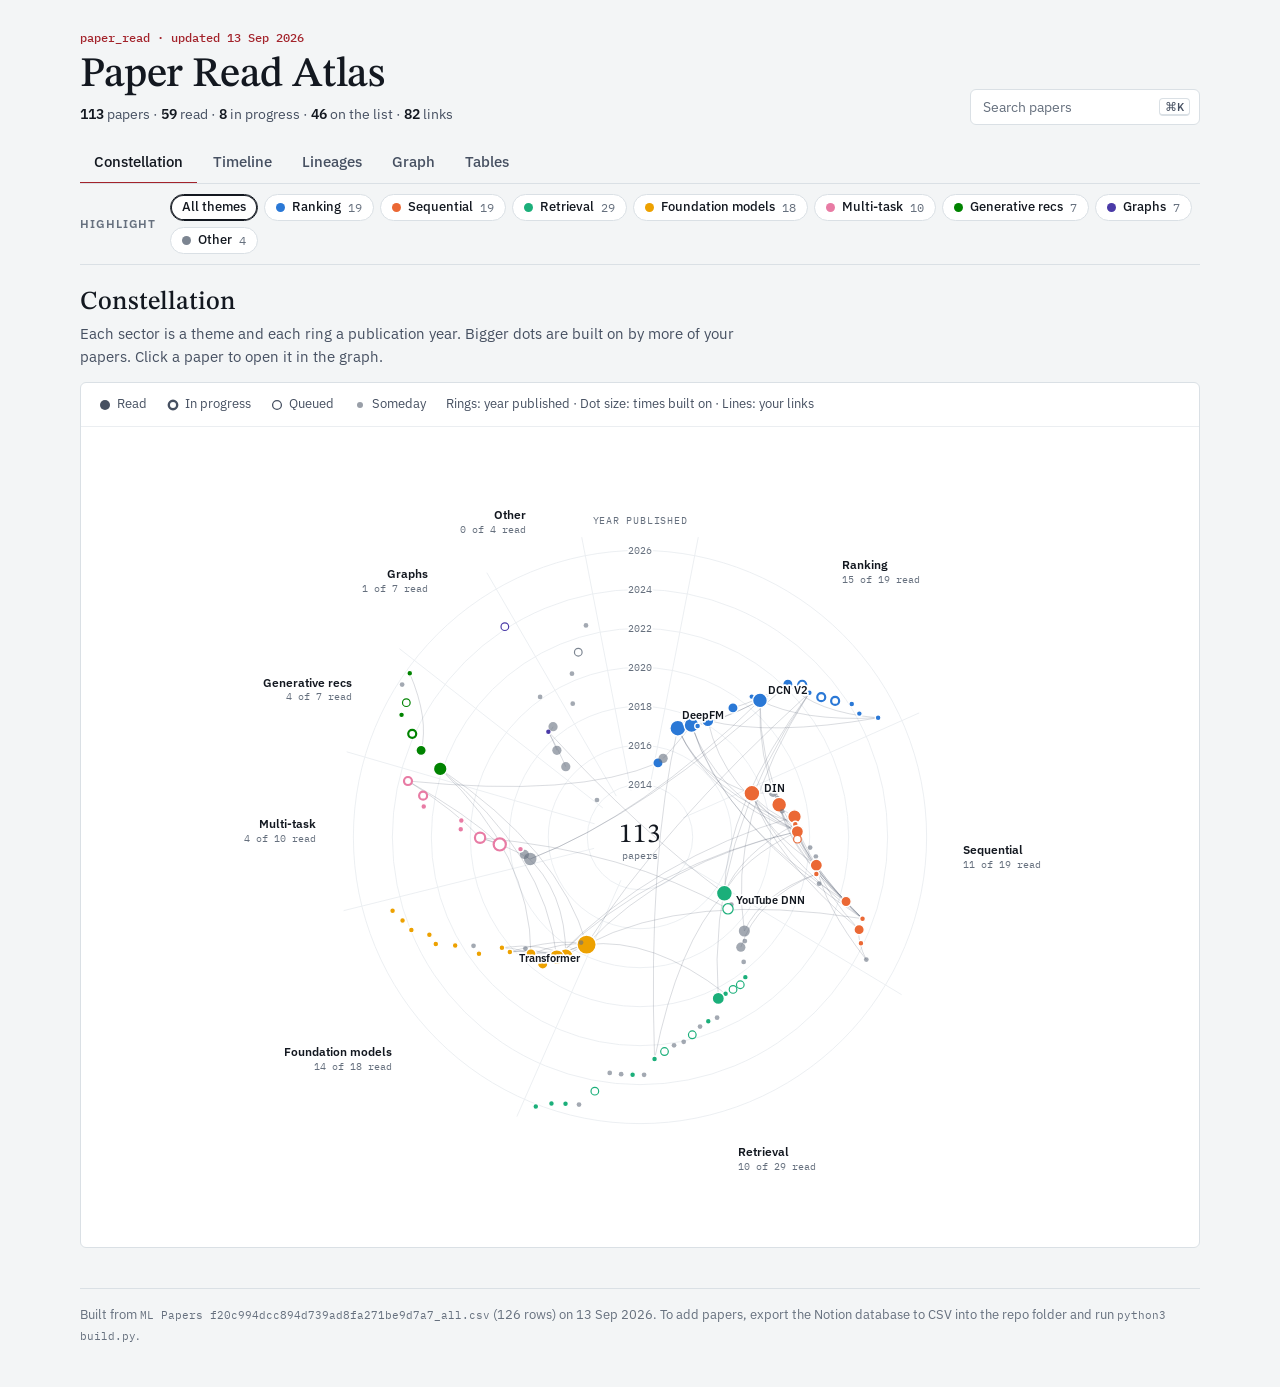
==== docs/index.html @ 5686c91b "Add Paper Read Atlas static site A static site for browsing the ML papers logged in Notion: a conste" ====
<!doctype html>
<html lang="en">
<head>
<meta charset="utf-8">
<meta name="viewport" content="width=device-width, initial-scale=1">
<title>Paper Read Atlas</title>
<meta name="description" content="What I've read in ML, when each paper came out, and how the ideas connect.">
<link rel="icon" href="data:image/svg+xml,%3Csvg xmlns='http://www.w3.org/2000/svg' viewBox='0 0 32 32'%3E%3Ccircle cx='16' cy='16' r='5' fill='%23A3232B'/%3E%3Ccircle cx='16' cy='16' r='12' fill='none' stroke='%23465061' stroke-width='2'/%3E%3C/svg%3E">
<link rel="preconnect" href="https://fonts.googleapis.com">
<link rel="preconnect" href="https://fonts.gstatic.com" crossorigin>
<link rel="stylesheet" href="https://fonts.googleapis.com/css2?family=IBM+Plex+Mono:wght@400;500&family=IBM+Plex+Sans:ital,wght@0,400;0,500;0,600;1,400&family=STIX+Two+Text:ital,wght@0,400;0,500;0,600;1,400&display=swap">
<link rel="stylesheet" href="assets/style.css?v=e5a6548c46">
</head>
<body>

<header class="top">
  <div class="wrap top-inner">
    <div class="brand">
      <div class="eyebrow" id="stamp">paper_read</div>
      <h1>Paper Read Atlas</h1>
      <p class="stats" id="stats"></p>
    </div>
    <button type="button" class="search-btn" id="open-search" aria-haspopup="dialog">
      <span>Search papers</span><kbd>⌘K</kbd>
    </button>
  </div>
  <nav class="wrap tabs" role="tablist" aria-label="Views">
    <button type="button" class="tab" role="tab" id="tab-constellation" data-tab="constellation" aria-controls="panel-constellation">Constellation</button>
    <button type="button" class="tab" role="tab" id="tab-timeline" data-tab="timeline" aria-controls="panel-timeline">Timeline</button>
    <button type="button" class="tab" role="tab" id="tab-lineages" data-tab="lineages" aria-controls="panel-lineages">Lineages</button>
    <button type="button" class="tab" role="tab" id="tab-graph" data-tab="graph" aria-controls="panel-graph">Graph</button>
    <button type="button" class="tab" role="tab" id="tab-tables" data-tab="tables" aria-controls="panel-tables">Tables</button>
  </nav>
</header>

<div class="filters-bar">
  <div class="wrap filters" role="toolbar" aria-label="Highlight a theme">
    <span class="label">Highlight</span>
    <div id="chips"></div>
  </div>
</div>

<main class="wrap">

  <section class="view" role="tabpanel" id="panel-constellation" aria-labelledby="tab-constellation">
    <div class="view-head">
      <h2>Constellation</h2>
      <p>Each sector is a theme and each ring a publication year. Bigger dots are built on by more of your papers. Click a paper to open it in the graph.</p>
    </div>
    <figure class="fig">
      <div class="fig-head">
        <span class="k"><svg width="12" height="12" viewBox="0 0 12 12" aria-hidden="true"><circle cx="6" cy="6" r="5" fill="currentColor"/></svg>Read</span>
        <span class="k"><svg width="12" height="12" viewBox="0 0 12 12" aria-hidden="true"><circle cx="6" cy="6" r="4.2" fill="none" stroke="currentColor" stroke-width="2.4"/></svg>In progress</span>
        <span class="k"><svg width="12" height="12" viewBox="0 0 12 12" aria-hidden="true"><circle cx="6" cy="6" r="4.4" fill="none" stroke="currentColor" stroke-width="1.3"/></svg>Queued</span>
        <span class="k"><svg width="12" height="12" viewBox="0 0 12 12" aria-hidden="true"><circle cx="6" cy="6" r="3" fill="currentColor" opacity=".55"/></svg>Someday</span>
        <span>Rings: year published · Dot size: times built on · Lines: your links</span>
      </div>
      <div class="fig-body"><svg id="constellation" class="viz" role="group" aria-label="Papers by theme and publication year"></svg></div>
    </figure>
  </section>

  <section class="view" role="tabpanel" id="panel-timeline" aria-labelledby="tab-timeline" hidden>
    <div class="view-head">
      <h2>Timeline</h2>
      <p>Each line joins when a paper first came out (top) to when you read or started it (bottom). Bars count papers per month; brackets mark your reading seasons.</p>
    </div>
    <figure class="fig">
      <div class="fig-head"><span id="timeline-note">Colour = theme</span></div>
      <div class="fig-body"><svg id="timeline" class="viz" role="group" aria-label="Publication date to read date for each paper"></svg></div>
    </figure>
  </section>

  <section class="view" role="tabpanel" id="panel-lineages" aria-labelledby="tab-lineages" hidden>
    <div class="view-head">
      <h2>Lineages</h2>
      <p>Ideas laid out paper by paper, like transit lines. Lines come from <code id="lineage-src">config/lineages.toml</code>; the build suggests new ones for you to confirm.</p>
    </div>
    <figure class="fig">
      <div class="fig-head">
        <span class="k"><svg width="28" height="10" viewBox="0 0 28 10" aria-hidden="true"><line x1="2" y1="5" x2="26" y2="5" stroke="currentColor" stroke-width="4" stroke-linecap="round"/></svg>Linked in your notes</span>
        <span class="k"><svg width="28" height="10" viewBox="0 0 28 10" aria-hidden="true"><line x1="2" y1="5" x2="26" y2="5" stroke="currentColor" stroke-width="1.6" stroke-dasharray="1.5 5" stroke-linecap="round"/></svg>No link yet</span>
        <span>Filled station = read · Open station = not read yet</span>
      </div>
      <div class="fig-body">
        <svg id="lineages" class="viz" role="group" aria-label="Idea lineages on a publication-year axis"></svg>
        <p class="empty-note" id="lineages-empty" hidden>No lineages yet. Add one to <code>config/lineages.toml</code> and run the build again.</p>
      </div>
    </figure>
  </section>

  <section class="view" role="tabpanel" id="panel-graph" aria-labelledby="tab-graph" hidden>
    <div class="view-head">
      <h2>Graph</h2>
      <p>One paper at the centre, surrounded by the papers it links to. Bigger circles are built on by more of your papers. Drag to move circles or the canvas; pinch or use the buttons to zoom.</p>
    </div>
    <div class="graph-toolbar">
      <div class="combo">
        <label class="sr-only" for="graph-search">Choose the centre paper</label>
        <input id="graph-search" type="search" autocomplete="off" spellcheck="false" placeholder="Centre on a paper: title, org or arXiv ID"
               role="combobox" aria-expanded="false" aria-controls="graph-results" aria-autocomplete="list">
        <ul class="results" id="graph-results" role="listbox" hidden></ul>
      </div>
      <div class="seg" role="group" aria-label="Depth">
        <button type="button" id="depth-1" aria-pressed="true">1 level</button>
        <button type="button" id="depth-2" aria-pressed="false">2 levels</button>
      </div>
      <div class="glegend">
        <span class="k"><svg width="12" height="12" viewBox="0 0 12 12" aria-hidden="true"><circle cx="6" cy="6" r="5" fill="currentColor"/></svg>Read</span>
        <span class="k"><svg width="12" height="12" viewBox="0 0 12 12" aria-hidden="true"><circle cx="6" cy="6" r="4" fill="none" stroke="currentColor" stroke-width="2.6"/></svg>In progress</span>
        <span class="k"><svg width="12" height="12" viewBox="0 0 12 12" aria-hidden="true"><circle cx="6" cy="6" r="4.4" fill="none" stroke="currentColor" stroke-width="1.4"/></svg>Unread</span>
        <span class="k"><svg width="22" height="10" viewBox="0 0 22 10" aria-hidden="true"><line x1="1" y1="5" x2="21" y2="5" stroke="#D97757" stroke-width="2"/></svg>Link to centre</span>
      </div>
    </div>
    <div class="graph-canvas">
      <svg id="graph" class="gviz" role="group" aria-label="Papers linked to the centre paper" hidden></svg>
      <div class="graph-caption" id="graph-caption" hidden></div>
      <div class="zoom" id="graph-zoom" hidden>
        <button type="button" id="zoom-in" aria-label="Zoom in">+</button>
        <button type="button" id="zoom-out" aria-label="Zoom out">−</button>
        <button type="button" id="zoom-fit" class="fit" aria-label="Reset view">Fit</button>
      </div>
      <div class="graph-empty" id="graph-empty">
        <h3>Pick a paper to centre the graph</h3>
        <p>Search above, or click any paper in the other tabs.</p>
      </div>
    </div>
  </section>

  <section class="view" role="tabpanel" id="panel-tables" aria-labelledby="tab-tables" hidden>
    <div class="view-head">
      <h2>Tables</h2>
      <p>Click a row to open that paper in the graph.</p>
    </div>
    <div class="tbl-block">
      <div class="tbl-cap"><h3>Read next</h3><span>Unread papers linked to ones you've read, most connections first.</span></div>
      <div class="tbl-wrap">
        <table>
          <thead><tr><th>Paper</th><th>Published</th><th>Theme</th><th>Status</th><th>Linked to what you've read</th></tr></thead>
          <tbody id="next-body"></tbody>
        </table>
      </div>
    </div>
    <div class="tbl-block">
      <div class="tbl-cap"><h3>All papers <span class="ct" id="all-count"></span></h3><span>Newest reads first.</span></div>
      <div class="tbl-wrap tall">
        <table>
          <thead><tr><th>Paper</th><th>Published</th><th>Read</th><th>Theme</th><th>Status</th><th>Org</th><th>Built on by</th></tr></thead>
          <tbody id="all-body"></tbody>
        </table>
      </div>
    </div>
  </section>

</main>

<footer class="wrap foot" id="foot"></footer>

<aside class="drawer" id="drawer" aria-labelledby="drawer-title" hidden></aside>

<div class="palette" id="palette" hidden>
  <div class="palette-box" role="dialog" aria-modal="true" aria-label="Search papers">
    <label class="sr-only" for="palette-input">Search papers</label>
    <input id="palette-input" type="search" autocomplete="off" spellcheck="false" placeholder="Search by title, org, tag or arXiv ID"
           role="combobox" aria-expanded="false" aria-controls="palette-results" aria-autocomplete="list">
    <ul class="results in-palette" id="palette-results" role="listbox" hidden></ul>
    <p class="palette-hint"><kbd>↑</kbd><kbd>↓</kbd> to move · <kbd>Enter</kbd> to open in graph · <kbd>Esc</kbd> to close</p>
  </div>
</div>

<div id="tip" role="tooltip" hidden></div>

<script src="data/papers.js?v=049c1d438d"></script>
<script src="assets/app.js?v=1a7f377765"></script>
</body>
</html>
---- docs/assets/style.css ----
/* Paper Read Atlas: site styles.
   The site follows the system light/dark setting. The Graph tab uses its own warm palette (--g-*). */

:root{
  color-scheme: light;
  --paper:#F3F5F6; --sheet:#FFFFFF; --ink:#131820; --ink-2:#465061; --muted:#66707E;
  --rule:#DAE0E5; --grid:#EBEEF1; --band:#F1F3F5;
  --accent:#A3232B;
  /* theme slots, validated for colour-vision deficiency in this order */
  --s1:#2a78d6; --s2:#eb6834; --s3:#1baf7a; --s4:#eda100; --s5:#e87ba4; --s6:#008300; --s7:#4a3aa7;
  --t-other:#7C8591; --t-unsorted:#B3B9C1;
  --shadow:0 10px 30px rgba(12,18,28,.16);
  /* graph: warm palette */
  --g-bg:#FAF9F5; --g-panel:#F0EEE6; --g-border:#E3E0D5; --g-ink:#3D3929; --g-muted:#7F7C72;
  --g-edge:#D3CFC3; --g-accent:#D97757;
  --f-display:"STIX Two Text","Times New Roman",Georgia,serif;
  --f-sans:"IBM Plex Sans",system-ui,-apple-system,"Segoe UI",sans-serif;
  --f-mono:"IBM Plex Mono",ui-monospace,"SF Mono",Menlo,Consolas,monospace;
}
@media (prefers-color-scheme: dark){
  :root{
    color-scheme: dark;
    --paper:#0E1115; --sheet:#151920; --ink:#E6E9ED; --ink-2:#A9B1BC; --muted:#858E9A;
    --rule:#29303A; --grid:#1F242C; --band:#1A1F26;
    --accent:#E36D66;
    --s1:#3987e5; --s2:#d95926; --s3:#199e70; --s4:#c98500; --s5:#d55181; --s6:#008300; --s7:#9085e9;
    --t-other:#7D8591; --t-unsorted:#555C66;
    --shadow:0 10px 30px rgba(0,0,0,.55);
    --g-bg:#262624; --g-panel:#1F1E1D; --g-border:#3B3A36; --g-ink:#F0EEE6; --g-muted:#A29F95;
    --g-edge:#4D4B45; --g-accent:#D97757;
  }
}

*{box-sizing:border-box}
[hidden]{display:none!important}
html{-webkit-text-size-adjust:100%}
body{margin:0;background:var(--paper);color:var(--ink);font:400 15px/1.6 var(--f-sans);padding-inline:20px;padding-block:0 40px;-webkit-font-smoothing:antialiased}
.wrap{max-width:1120px;margin-inline:auto}
a{color:var(--accent);text-decoration-thickness:1px;text-underline-offset:2px}
:focus-visible{outline:2px solid var(--accent);outline-offset:2px}
h1,h2,h3,p{margin:0}
h1,h2,h3{text-wrap:balance}
code{font-family:var(--f-mono);font-size:.88em}
kbd{font:500 11.5px/1 var(--f-mono);border:1px solid var(--rule);border-bottom-width:2px;border-radius:4px;padding:2px 5px;background:var(--sheet);color:var(--ink-2)}
.sr-only{position:absolute;width:1px;height:1px;overflow:hidden;clip:rect(0 0 0 0);white-space:nowrap}
.label{font:600 11.5px/1.2 var(--f-sans);letter-spacing:.08em;text-transform:uppercase;color:var(--muted)}
.ct{font:400 12px var(--f-mono);color:var(--muted)}

/* Header */
.top-inner{display:flex;flex-wrap:wrap;align-items:flex-end;justify-content:space-between;gap:14px 24px;padding-block:30px 18px}
.brand{display:grid;gap:6px}
.eyebrow{font:500 12px/1.4 var(--f-mono);color:var(--accent)}
h1{font:500 clamp(30px,4.4vw,42px)/1.05 var(--f-display);letter-spacing:-.01em}
.stats{font-size:14px;color:var(--ink-2)}
.stats b{color:var(--ink);font-weight:600}
.search-btn{display:inline-flex;align-items:center;justify-content:space-between;gap:24px;min-width:230px;border:1px solid var(--rule);background:var(--sheet);color:var(--muted);border-radius:6px;padding:8px 9px 8px 12px;font:400 14px var(--f-sans);cursor:pointer}
.search-btn:hover{border-color:var(--muted);color:var(--ink-2)}
.tabs{display:flex;gap:2px;overflow-x:auto;border-bottom:1px solid var(--rule)}
.tab{appearance:none;border:0;background:none;margin-bottom:-1px;padding:10px 14px 11px;font:500 14.5px/1.2 var(--f-sans);color:var(--ink-2);border-bottom:2px solid transparent;cursor:pointer;white-space:nowrap}
.tab:hover{color:var(--ink)}
.tab[aria-selected="true"]{color:var(--ink);border-bottom-color:var(--accent)}

/* Theme filter */
.filters-bar{position:sticky;top:0;z-index:20;background:var(--paper)}
.filters{display:flex;align-items:center;gap:14px;padding-block:10px;border-bottom:1px solid var(--rule)}
.filters .label{flex:none}
#chips{display:flex;gap:6px;flex-wrap:wrap}
.chip{display:inline-flex;align-items:center;gap:7px;border:1px solid var(--rule);background:var(--sheet);color:var(--ink);border-radius:999px;padding:5px 11px;font:500 13px/1.1 var(--f-sans);white-space:nowrap;cursor:pointer}
.chip:hover{border-color:var(--muted)}
.chip[aria-pressed="true"]{border-color:var(--ink);box-shadow:inset 0 0 0 1px var(--ink)}
.chip i{width:9px;height:9px;border-radius:50%;flex:none}

/* Views */
main{padding-block:22px 0}
.view-head{display:grid;gap:4px;margin-bottom:14px}
.view-head h2{font:500 26px/1.2 var(--f-display)}
.view-head p{color:var(--ink-2);max-width:76ch;font-size:14.5px}
.fig{margin:0;background:var(--sheet);border:1px solid var(--rule);border-radius:6px}
.fig-head{display:flex;flex-wrap:wrap;gap:6px 20px;align-items:center;padding:11px 18px;border-bottom:1px solid var(--grid);font-size:13px;color:var(--ink-2)}
.k{display:inline-flex;align-items:center;gap:6px}
.k svg{flex:none}
.fig-body{overflow-x:auto;padding:10px 12px}
.fig-body svg{display:block;width:100%;height:auto}
#constellation{min-width:760px;max-width:1000px;margin-inline:auto}
#timeline,#lineages{min-width:760px}
.empty-note{padding:40px 16px;text-align:center;color:var(--muted)}

/* Chart SVG */
.viz text{font-family:var(--f-sans);font-size:12px;fill:var(--ink-2)}
.viz .mono{font-family:var(--f-mono);font-size:11px;fill:var(--muted)}
.viz .ink2{fill:var(--ink-2)}
.viz .strong{font-size:13.5px;font-weight:600;fill:var(--ink)}
.viz .axis-title{font-family:var(--f-mono);font-size:10.5px;letter-spacing:.08em;fill:var(--muted)}
.viz .hub{font-size:12px;font-weight:600;fill:var(--ink);pointer-events:none}
.viz .st-lbl{font-size:12px;font-weight:500;fill:var(--ink);pointer-events:none}
.viz .center-n{font-family:var(--f-display);font-size:30px;fill:var(--ink)}
.viz .halo{paint-order:stroke;stroke:var(--sheet);stroke-width:4px;stroke-linejoin:round}
.ring,.spoke,.grid{fill:none;stroke:var(--grid);stroke-width:1}
.axis,.tick,.bracket{stroke:var(--rule);stroke-width:1}
.bar{fill:var(--ink-2);opacity:.5}
.edge{fill:none;stroke:var(--ink-2);stroke-opacity:.22;stroke-width:1}
.edge.hot{stroke:var(--ink);stroke-opacity:.85;stroke-width:1.6}
.node-done{stroke:var(--sheet);stroke-width:1.5}
.node-ring{fill:var(--sheet)}
.node-later{fill:var(--muted);opacity:.6}
.lag{fill:none;stroke-width:1.5;stroke-opacity:.62}
.lag.hot{stroke-width:2.8;stroke-opacity:1}
.dot{stroke:var(--sheet);stroke-width:1}
.seg-line{stroke-width:4;stroke-linecap:round}
.seg-gap{stroke-width:1.6;stroke-dasharray:1.5 5;stroke-linecap:round}
.st-done{stroke:var(--sheet);stroke-width:2.5}
.st-open{fill:var(--sheet);stroke-width:2.5}
.st-reading{fill:var(--sheet);stroke-width:4}
.hit{fill:transparent;stroke:none;cursor:pointer}
.hitline{fill:none;stroke:transparent;stroke-width:12;cursor:pointer;pointer-events:stroke}
.hit:focus-visible{outline:none;stroke:var(--accent);stroke-width:2}
.hitline:focus-visible{outline:none;stroke:var(--accent);stroke-opacity:.35;stroke-width:8}
[data-key],[data-th],[data-edge]{transition:opacity .15s ease}
.dim{opacity:.1}

/* Graph */
.graph-toolbar{display:flex;flex-wrap:wrap;align-items:center;gap:10px 16px;margin-bottom:10px}
.combo{position:relative;flex:1 1 300px;max-width:440px}
.combo input,.palette-box input{width:100%;font:400 14.5px var(--f-sans);padding:9px 12px;border:1px solid var(--rule);border-radius:6px;background:var(--sheet);color:var(--ink)}
.combo input:focus,.palette-box input:focus{outline:2px solid var(--accent);outline-offset:0;border-color:transparent}
.results{position:absolute;z-index:30;left:0;right:0;top:calc(100% + 4px);margin:0;padding:4px;list-style:none;background:var(--sheet);border:1px solid var(--rule);border-radius:8px;box-shadow:var(--shadow);max-height:360px;overflow:auto}
.results li{display:grid;grid-template-columns:10px auto minmax(0,1fr) auto;align-items:center;gap:9px;padding:7px 9px;border-radius:5px;cursor:pointer}
.results li[aria-selected="true"]{background:var(--grid)}
.results .r-s{font-weight:600;white-space:nowrap}
.results .r-t{color:var(--muted);font-size:12.5px;white-space:nowrap;overflow:hidden;text-overflow:ellipsis}
.results .r-y{font:12px var(--f-mono);color:var(--muted)}
.results .r-none{display:block;color:var(--muted);cursor:default}
.seg{display:inline-flex;border:1px solid var(--rule);border-radius:6px;overflow:hidden;background:var(--sheet)}
.seg button{border:0;background:none;padding:8px 13px;font:500 13.5px var(--f-sans);color:var(--ink-2);cursor:pointer}
.seg button+button{border-left:1px solid var(--rule)}
.seg button[aria-pressed="true"]{background:var(--ink);color:var(--sheet)}
.glegend{display:flex;flex-wrap:wrap;gap:4px 14px;font-size:12.5px;color:var(--ink-2)}
.graph-canvas{position:relative;height:min(74vh,760px);min-height:460px;background:var(--g-bg);border:1px solid var(--g-border);border-radius:8px;overflow:hidden}
#graph{display:block;width:100%;height:100%;touch-action:none;cursor:grab;user-select:none;-webkit-user-select:none}
#graph.panning{cursor:grabbing}
.graph-caption{position:absolute;left:14px;top:12px;font:500 12.5px var(--f-mono);color:var(--g-muted);pointer-events:none}
.zoom{position:absolute;right:12px;top:12px;display:grid;gap:4px}
.zoom button{width:34px;height:32px;border:1px solid var(--g-border);background:var(--g-panel);color:var(--g-ink);border-radius:6px;font:500 16px/1 var(--f-sans);cursor:pointer}
.zoom button.fit{font-size:11.5px}
.graph-empty{position:absolute;inset:0;display:grid;place-content:center;text-align:center;gap:6px;padding:24px;color:var(--g-muted)}
.graph-empty h3{font:500 22px/1.3 var(--f-display);color:var(--g-ink)}
.gviz text{font-family:var(--f-sans)}
.g-edge{stroke:var(--g-edge);stroke-width:1.2;transition:stroke-opacity .15s}
.g-edge-c{stroke:var(--g-accent);stroke-width:1.7;stroke-opacity:.75}
.g-edge.hot{stroke:var(--g-accent);stroke-width:2.4;stroke-opacity:1}
.g-edge.g-dim{stroke-opacity:.14}
.g-node{transition:opacity .15s}
.g-node.g-dim{opacity:.22}
.g-done{stroke:var(--g-bg);stroke-width:1.5}
.g-open{fill:var(--g-bg)}
.g-centre-ring{fill:none;stroke:var(--g-accent);stroke-width:2.5}
.g-label{font-size:12.5px;fill:var(--g-ink);paint-order:stroke;stroke:var(--g-bg);stroke-width:4px;stroke-linejoin:round;pointer-events:none}
.g-label-0{font-size:15px;font-weight:600}
.g-label-2{font-size:11px;fill:var(--g-muted)}
.g-node .hit:focus-visible{stroke:var(--g-accent)}

/* Tables */
.tbl-block{margin-bottom:34px}
.tbl-cap{display:flex;flex-wrap:wrap;align-items:baseline;gap:4px 12px;margin-bottom:10px}
.tbl-cap h3{font:500 20px/1.3 var(--f-display)}
.tbl-cap span{color:var(--ink-2);font-size:14px}
.tbl-cap h3 .ct{font-size:13px}
.tbl-wrap{overflow-x:auto;border:1px solid var(--rule);border-radius:6px;background:var(--sheet)}
.tbl-wrap.tall{max-height:680px;overflow:auto}
table{border-collapse:collapse;width:100%;font-size:14px}
th{position:sticky;top:0;z-index:1;font:600 11px/1.2 var(--f-sans);letter-spacing:.08em;text-transform:uppercase;color:var(--muted);text-align:left;padding:11px 14px;border-bottom:1px solid var(--rule);white-space:nowrap;background:var(--sheet)}
td{padding:9px 14px;border-bottom:1px solid var(--grid);vertical-align:top}
tbody tr[data-key]{cursor:pointer}
tbody tr[data-key]:hover td{background:var(--band)}
tbody tr:last-child td{border-bottom:0}
td.num{font-family:var(--f-mono);font-size:13px;font-variant-numeric:tabular-nums;white-space:nowrap;color:var(--ink-2)}
td .t{font-weight:600;display:block}
td .tf{display:block;color:var(--muted);font-size:12.5px;line-height:1.4;margin-top:1px;max-width:56ch}
td a{font-weight:600}
.empty-row td{color:var(--muted);text-align:center;padding:18px}
.sw{display:inline-block;width:8px;height:8px;border-radius:50%;margin-right:7px;vertical-align:1px;flex:none}
.thm{white-space:nowrap}
.pill{display:inline-flex;align-items:center;gap:6px;font:500 12px/1 var(--f-sans);padding:4px 9px 4px 7px;border-radius:999px;border:1px solid var(--rule);color:var(--ink-2);white-space:nowrap}

/* Detail drawer */
.drawer{position:fixed;top:0;right:0;bottom:0;z-index:40;width:min(410px,100vw);background:var(--sheet);border-left:1px solid var(--rule);box-shadow:var(--shadow);overflow-y:auto;padding:16px 22px 32px;display:grid;align-content:start;gap:14px}
.dr-top{display:flex;align-items:center;justify-content:space-between;gap:12px}
.dr-theme{display:inline-flex;align-items:center;font-size:13px;color:var(--ink-2)}
.icon-btn{width:32px;height:32px;border:1px solid var(--rule);background:var(--sheet);color:var(--ink);border-radius:6px;font:400 20px/1 var(--f-sans);cursor:pointer}
.drawer h2{font:500 28px/1.15 var(--f-display)}
.drawer h2:focus{outline:none}
.dr-full{color:var(--ink-2);font-size:14.5px;line-height:1.45}
.dr-actions{display:flex;flex-wrap:wrap;gap:8px;align-items:center}
.btn{display:inline-flex;align-items:center;gap:6px;border:1px solid var(--rule);background:var(--sheet);color:var(--ink);border-radius:6px;padding:7px 12px;font:500 13.5px var(--f-sans);text-decoration:none;cursor:pointer}
.btn:hover{border-color:var(--muted)}
.btn.primary{background:var(--ink);color:var(--sheet);border-color:var(--ink)}
.dr-note{font-size:13px;color:var(--muted)}
.dr-facts{display:grid;grid-template-columns:auto 1fr;gap:6px 16px;margin:0;padding-block:12px;border-top:1px solid var(--grid);border-bottom:1px solid var(--grid);font-size:14px}
.dr-facts dt{color:var(--muted)}
.dr-facts dd{margin:0;display:flex;flex-wrap:wrap;align-items:center;gap:6px}
.dr-facts .mono{font-family:var(--f-mono);font-size:12.5px}
.tag{font:400 12px var(--f-mono);color:var(--ink-2);background:var(--band);border-radius:4px;padding:1px 6px}
.drawer h3{font:600 11.5px/1.2 var(--f-sans);letter-spacing:.08em;text-transform:uppercase;color:var(--muted);display:flex;gap:6px;align-items:baseline}
.dr-list{list-style:none;margin:-6px 0 0;padding:0;display:grid}
.link-btn{width:100%;display:grid;grid-template-columns:auto minmax(0,1fr) auto;align-items:center;gap:0;border:0;background:none;color:var(--ink);text-align:left;padding:6px 4px;border-radius:5px;font:500 14px var(--f-sans);cursor:pointer}
.link-btn:hover{background:var(--band)}
.link-btn .lb-y{font:12px var(--f-mono);color:var(--muted);margin-left:10px}
.link-btn .lb-s{font-size:11.5px;color:var(--muted);font-weight:400;margin-left:6px}
.dr-list .none{color:var(--muted);font-size:13.5px;padding:4px}
.dr-notes{list-style:none;margin:-6px 0 0;padding:0;display:grid;gap:4px;font-size:14px}

/* Search palette */
.palette{position:fixed;inset:0;z-index:60;background:rgba(10,14,20,.38);display:grid;justify-items:center;align-content:start;padding:12vh 16px 16px}
.palette-box{position:relative;width:min(640px,100%);background:var(--sheet);border:1px solid var(--rule);border-radius:10px;box-shadow:var(--shadow);padding:10px}
.palette-box input{font-size:16px;padding:11px 12px}
.results.in-palette{position:static;box-shadow:none;border:0;padding:6px 0 0;max-height:52vh}
.palette-hint{display:flex;flex-wrap:wrap;gap:6px;align-items:center;font-size:12px;color:var(--muted);padding:8px 4px 2px}

/* Tooltip */
#tip{position:fixed;z-index:70;max-width:320px;background:var(--sheet);color:var(--ink);border:1px solid var(--rule);border-radius:6px;box-shadow:var(--shadow);padding:10px 12px;font-size:13px;line-height:1.4;pointer-events:none}
#tip .tt{font-weight:600;display:block}
#tip .tf{display:block;color:var(--ink-2);font-size:12px;margin-top:2px}
#tip dl{display:grid;grid-template-columns:auto 1fr;gap:3px 12px;margin:9px 0 0}
#tip dt{color:var(--muted);font-size:12px}
#tip dd{margin:0;font-family:var(--f-mono);font-size:11.5px;color:var(--ink)}

.foot{margin-top:40px;padding-block:16px 0;border-top:1px solid var(--rule);color:var(--muted);font-size:13px}
.missing{padding:48px 0;color:var(--ink-2)}

@media (max-width:760px){
  .search-btn{min-width:0;width:100%}
  .filters{flex-wrap:wrap}
  #chips{flex-wrap:nowrap;overflow-x:auto;max-width:100%;padding-bottom:2px}
  .graph-canvas{height:68vh}
}
@media (prefers-reduced-motion: reduce){ *{transition:none!important} }
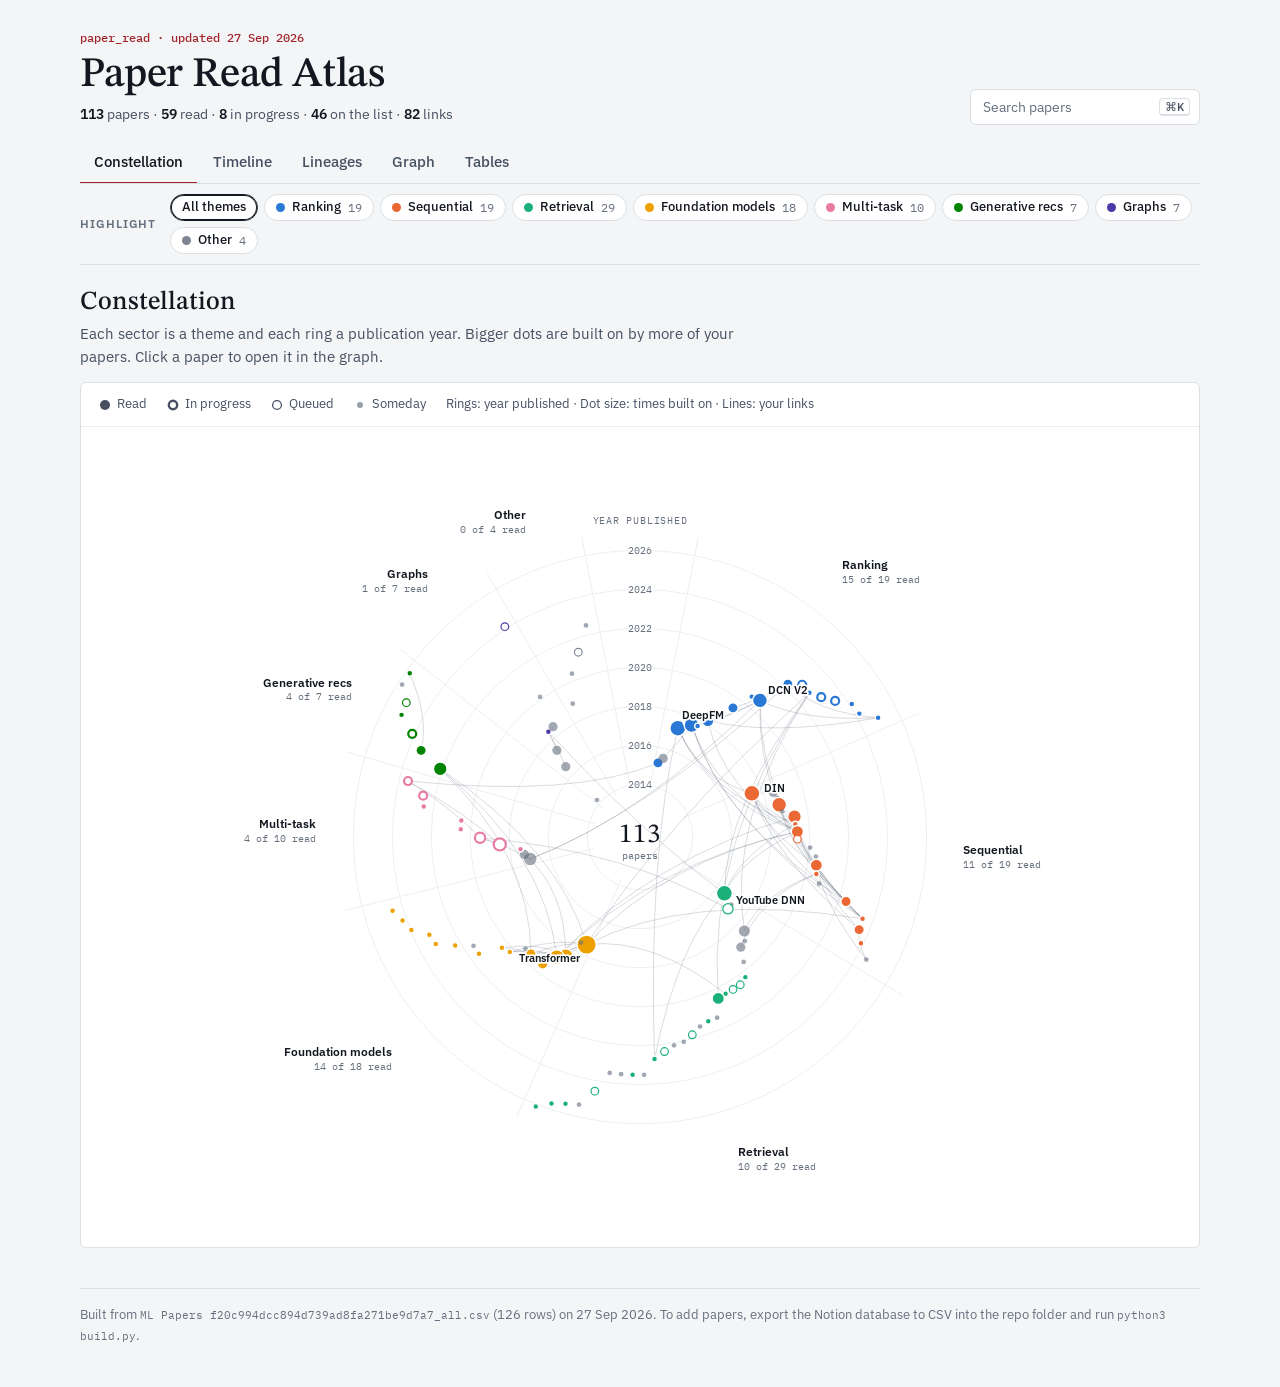
==== commit 95a4bf7b: "Add retrieval lineage, connected papers and table filters - lineages: an "Embedding-based retrieval"" ====
--- a/docs/index.html
+++ b/docs/index.html
@@ -9,7 +9,7 @@
 <link rel="preconnect" href="https://fonts.googleapis.com">
 <link rel="preconnect" href="https://fonts.gstatic.com" crossorigin>
 <link rel="stylesheet" href="https://fonts.googleapis.com/css2?family=IBM+Plex+Mono:wght@400;500&family=IBM+Plex+Sans:ital,wght@0,400;0,500;0,600;1,400&family=STIX+Two+Text:ital,wght@0,400;0,500;0,600;1,400&display=swap">
-<link rel="stylesheet" href="assets/style.css?v=e5a6548c46">
+<link rel="stylesheet" href="assets/style.css?v=f22e70082e">
 </head>
 <body>
 
@@ -129,10 +129,10 @@
   <section class="view" role="tabpanel" id="panel-tables" aria-labelledby="tab-tables" hidden>
     <div class="view-head">
       <h2>Tables</h2>
-      <p>Click a row to open that paper in the graph.</p>
+      <p>Search, filter and sort the full list. Click a row to open that paper in the graph.</p>
     </div>
     <div class="tbl-block">
-      <div class="tbl-cap"><h3>Read next</h3><span>Unread papers linked to ones you've read, most connections first.</span></div>
+      <div class="tbl-cap"><h3>Read next</h3><span>Unread papers linked to ones you've read, most connections first. Follows the theme filter above.</span></div>
       <div class="tbl-wrap">
         <table>
           <thead><tr><th>Paper</th><th>Published</th><th>Theme</th><th>Status</th><th>Linked to what you've read</th></tr></thead>
@@ -141,12 +141,52 @@
       </div>
     </div>
     <div class="tbl-block">
-      <div class="tbl-cap"><h3>All papers <span class="ct" id="all-count"></span></h3><span>Newest reads first.</span></div>
+      <div class="tbl-cap"><h3>All papers <span class="ct" id="all-count"></span></h3><span>Click a column heading to sort.</span></div>
+      <div class="tbl-tools">
+        <label class="sr-only" for="tbl-search">Search this table</label>
+        <input id="tbl-search" type="search" autocomplete="off" spellcheck="false" placeholder="Search title, org, tag, year or arXiv ID">
+        <label class="sr-only" for="tbl-status">Status</label>
+        <select id="tbl-status">
+          <option value="">All statuses</option>
+          <option value="done">Read</option>
+          <option value="reading">In progress</option>
+          <option value="next">Queued</option>
+          <option value="later">Someday</option>
+        </select>
+        <label class="sr-only" for="tbl-org">Organisation</label>
+        <select id="tbl-org"></select>
+        <button type="button" class="btn" id="tbl-clear" hidden>Clear filters</button>
+      </div>
       <div class="tbl-wrap tall">
         <table>
-          <thead><tr><th>Paper</th><th>Published</th><th>Read</th><th>Theme</th><th>Status</th><th>Org</th><th>Built on by</th></tr></thead>
+          <thead id="all-head"><tr>
+            <th data-sort="paper" aria-sort="none"><button type="button" class="th-btn">Paper</button></th>
+            <th data-sort="published" aria-sort="none"><button type="button" class="th-btn">Published</button></th>
+            <th data-sort="read" aria-sort="descending"><button type="button" class="th-btn">Read</button></th>
+            <th data-sort="theme" aria-sort="none"><button type="button" class="th-btn">Theme</button></th>
+            <th data-sort="status" aria-sort="none"><button type="button" class="th-btn">Status</button></th>
+            <th data-sort="org" aria-sort="none"><button type="button" class="th-btn">Org</button></th>
+            <th data-sort="links" aria-sort="none"><button type="button" class="th-btn">Built on by</button></th>
+          </tr></thead>
           <tbody id="all-body"></tbody>
         </table>
+      </div>
+    </div>
+  </section>
+
+  <section class="connected" id="connected" aria-labelledby="connected-title" hidden>
+    <div class="view-head">
+      <h2 id="connected-title">Connected papers</h2>
+      <p id="connected-sub"></p>
+    </div>
+    <div class="conn-cols">
+      <div class="conn-col">
+        <h3>Builds on <span class="ct" id="conn-on-n">0</span></h3>
+        <ul class="conn-list" id="conn-on"></ul>
+      </div>
+      <div class="conn-col">
+        <h3>Built on by <span class="ct" id="conn-by-n">0</span></h3>
+        <ul class="conn-list" id="conn-by"></ul>
       </div>
     </div>
   </section>
@@ -169,7 +209,7 @@
 
 <div id="tip" role="tooltip" hidden></div>
 
-<script src="data/papers.js?v=049c1d438d"></script>
-<script src="assets/app.js?v=1a7f377765"></script>
+<script src="data/papers.js?v=5bba9573e5"></script>
+<script src="assets/app.js?v=9a963cdbff"></script>
 </body>
 </html>
--- a/docs/assets/style.css
+++ b/docs/assets/style.css
@@ -234,3 +234,37 @@
   .graph-canvas{height:68vh}
 }
 @media (prefers-reduced-motion: reduce){ *{transition:none!important} }
+
+/* Table tools */
+.tbl-tools{display:flex;flex-wrap:wrap;align-items:center;gap:8px;margin-bottom:10px}
+.tbl-tools input[type=search]{flex:1 1 280px;min-width:0;max-width:380px;font:400 14px var(--f-sans);padding:8px 11px;border:1px solid var(--rule);border-radius:6px;background:var(--sheet);color:var(--ink)}
+.tbl-tools select{font:400 13.5px var(--f-sans);padding:8px 10px;border:1px solid var(--rule);border-radius:6px;background:var(--sheet);color:var(--ink);max-width:230px}
+.tbl-tools input:focus,.tbl-tools select:focus{outline:2px solid var(--accent);outline-offset:0;border-color:transparent}
+.th-btn{display:inline-flex;align-items:center;gap:6px;border:0;background:none;padding:0;font:inherit;color:inherit;letter-spacing:inherit;text-transform:inherit;cursor:pointer}
+.th-btn:hover{color:var(--ink)}
+.th-btn::after{content:"";width:0;height:0;opacity:0}
+th[aria-sort="ascending"] .th-btn,th[aria-sort="descending"] .th-btn{color:var(--ink)}
+th[aria-sort="ascending"] .th-btn::after{opacity:1;border-inline:4px solid transparent;border-bottom:5px solid currentColor}
+th[aria-sort="descending"] .th-btn::after{opacity:1;border-inline:4px solid transparent;border-top:5px solid currentColor}
+
+/* Connected papers */
+.connected{margin-top:36px;padding-top:24px;border-top:1px solid var(--rule)}
+#connected-sub{display:flex;flex-wrap:wrap;align-items:center;color:var(--ink-2);font-size:14.5px}
+#connected-sub b{color:var(--ink)}
+.conn-cols{display:grid;grid-template-columns:1fr 1fr;gap:20px 28px}
+.conn-col h3{font:600 11.5px/1.2 var(--f-sans);letter-spacing:.08em;text-transform:uppercase;color:var(--muted);margin-bottom:9px;display:flex;gap:6px;align-items:baseline}
+.conn-list{list-style:none;margin:0;padding:0;display:grid;gap:6px}
+.conn-item{width:100%;display:grid;grid-template-columns:auto minmax(0,1fr) auto;align-items:center;gap:10px;text-align:left;border:1px solid var(--rule);border-radius:6px;background:var(--sheet);color:var(--ink);padding:9px 12px;font:400 14px var(--f-sans);cursor:pointer}
+.conn-item:hover{border-color:var(--muted)}
+.conn-item .sw{margin-right:0}
+.conn-main{display:grid;gap:1px;min-width:0}
+.conn-short{font-weight:600}
+.conn-title{color:var(--muted);font-size:12.5px;line-height:1.35;overflow:hidden;text-overflow:ellipsis;white-space:nowrap}
+.conn-meta{display:flex;align-items:center;gap:8px;white-space:nowrap}
+.conn-meta .num{font:12px var(--f-mono);color:var(--muted)}
+.conn-none{color:var(--muted);font-size:13.5px}
+
+@media (max-width:760px){
+  .conn-cols{grid-template-columns:1fr}
+  .tbl-tools select{flex:1 1 140px;max-width:none}
+}
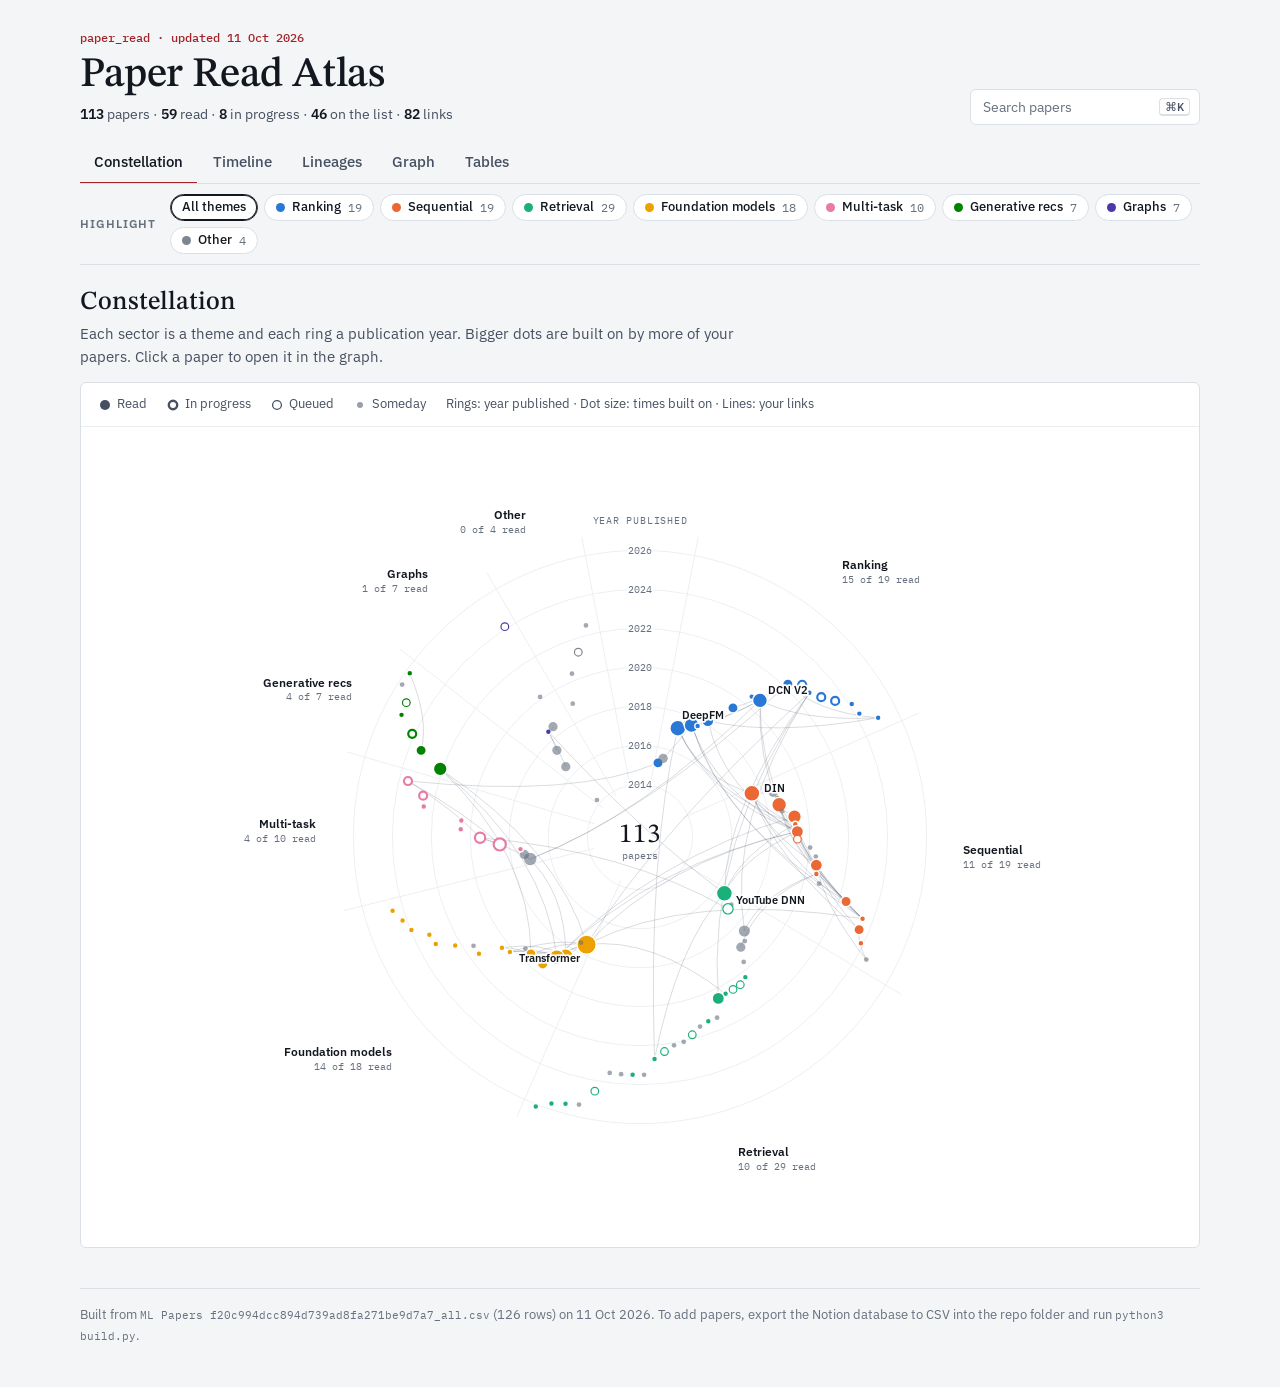
==== commit 08289efb: "Add citation map for a single paper cite_map.py turns one paper's arXiv HTML (ar5iv as fallback) int" ====
--- a/docs/index.html
+++ b/docs/index.html
@@ -209,7 +209,7 @@
 
 <div id="tip" role="tooltip" hidden></div>
 
-<script src="data/papers.js?v=5bba9573e5"></script>
+<script src="data/papers.js?v=3fdef03295"></script>
 <script src="assets/app.js?v=9a963cdbff"></script>
 </body>
 </html>
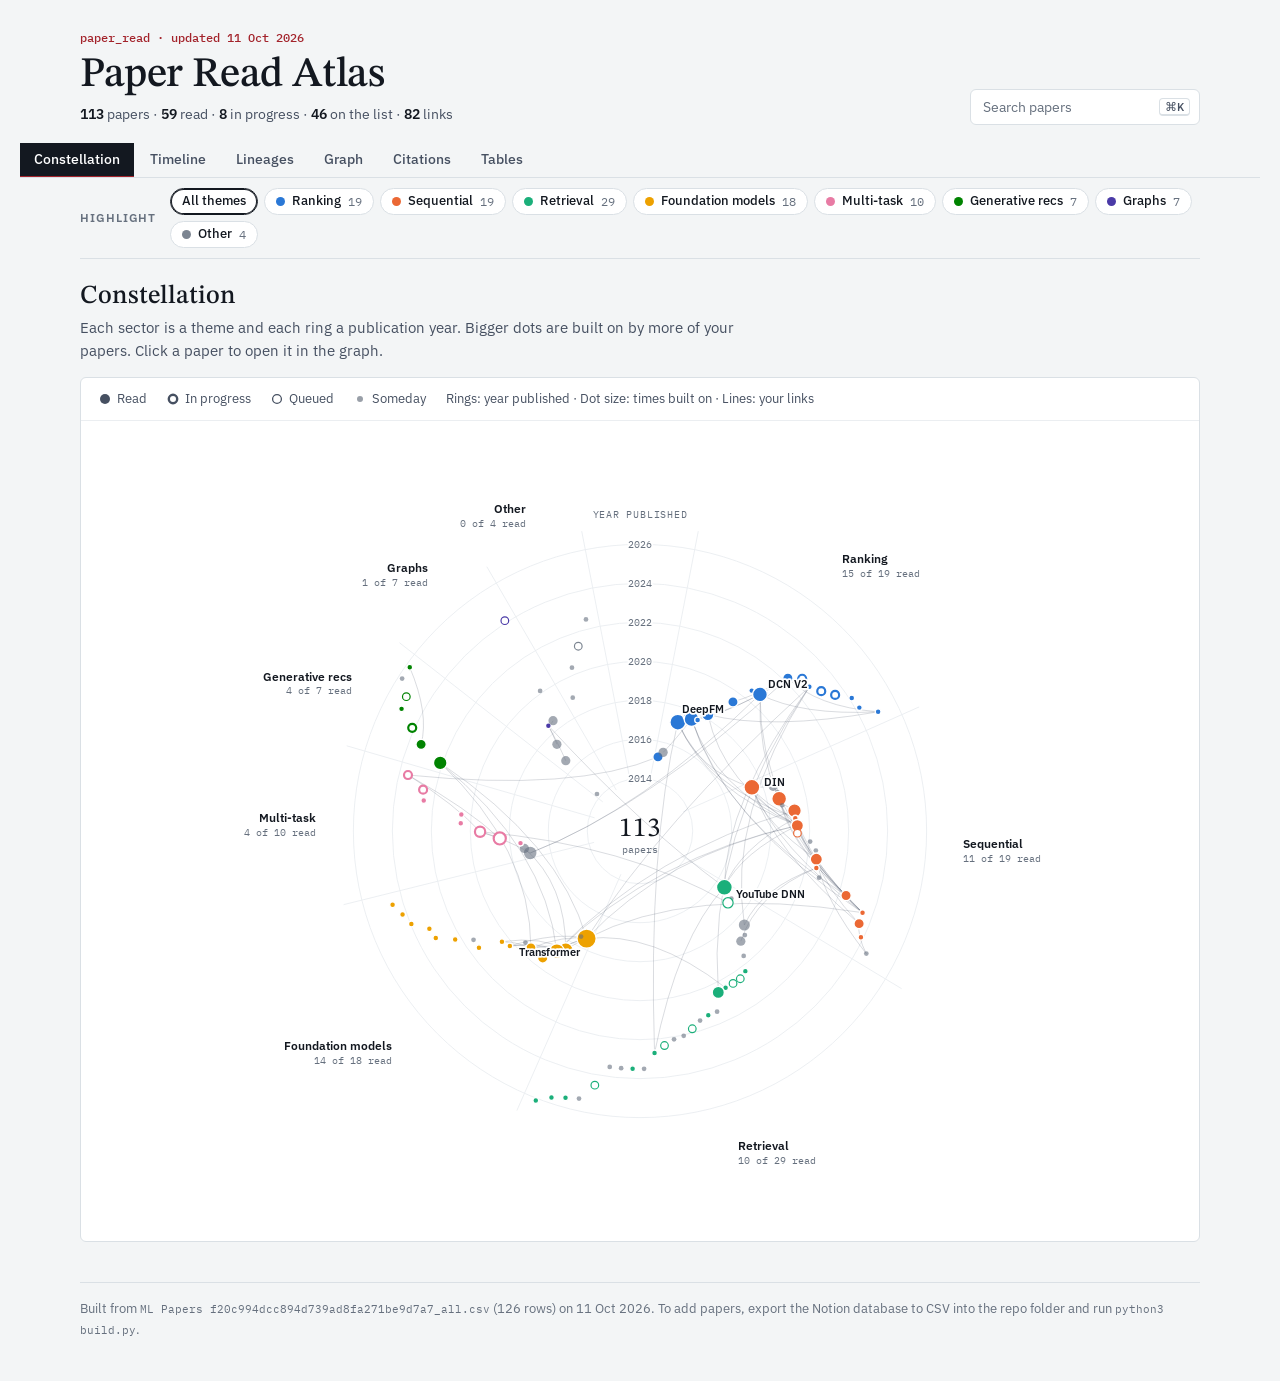
==== commit 56d0c03b: "Fold the citation map into the atlas, add a CSV extraction queue - config/citation_papers.csv lists " ====
--- a/docs/index.html
+++ b/docs/index.html
@@ -10,6 +10,7 @@
 <link rel="preconnect" href="https://fonts.gstatic.com" crossorigin>
 <link rel="stylesheet" href="https://fonts.googleapis.com/css2?family=IBM+Plex+Mono:wght@400;500&family=IBM+Plex+Sans:ital,wght@0,400;0,500;0,600;1,400&family=STIX+Two+Text:ital,wght@0,400;0,500;0,600;1,400&display=swap">
 <link rel="stylesheet" href="assets/style.css?v=f22e70082e">
+<link rel="stylesheet" href="assets/cite.css?v=960f91dbf1">
 </head>
 <body>
 
@@ -29,6 +30,7 @@
     <button type="button" class="tab" role="tab" id="tab-timeline" data-tab="timeline" aria-controls="panel-timeline">Timeline</button>
     <button type="button" class="tab" role="tab" id="tab-lineages" data-tab="lineages" aria-controls="panel-lineages">Lineages</button>
     <button type="button" class="tab" role="tab" id="tab-graph" data-tab="graph" aria-controls="panel-graph">Graph</button>
+    <button type="button" class="tab" role="tab" id="tab-citations" data-tab="citations" aria-controls="panel-citations">Citations</button>
     <button type="button" class="tab" role="tab" id="tab-tables" data-tab="tables" aria-controls="panel-tables">Tables</button>
   </nav>
 </header>
@@ -124,6 +126,15 @@
         <p>Search above, or click any paper in the other tabs.</p>
       </div>
     </div>
+  </section>
+
+  <section class="view" role="tabpanel" id="panel-citations" aria-labelledby="tab-citations" hidden>
+    <div class="view-head">
+      <h2>Citations</h2>
+      <p>Every in-text citation in one paper, mapped to its reference. To add a paper, set its status to <code>extract</code> in <code>config/citation_papers.csv</code>, run <code>python3 cite_map.py --queue</code>, then rebuild.</p>
+    </div>
+    <div class="cite-top" id="cite-top"></div>
+    <div class="cite-view" id="cite-root"></div>
   </section>
 
   <section class="view" role="tabpanel" id="panel-tables" aria-labelledby="tab-tables" hidden>
@@ -209,7 +220,8 @@
 
 <div id="tip" role="tooltip" hidden></div>
 
-<script src="data/papers.js?v=3fdef03295"></script>
-<script src="assets/app.js?v=9a963cdbff"></script>
+<script src="data/papers.js?v=cdf62d9287"></script>
+<script src="assets/cite.js?v=6287bc8843"></script>
+<script src="assets/app.js?v=23897340a2"></script>
 </body>
 </html>
--- a/docs/assets/cite.css
+++ b/docs/assets/cite.css
@@ -0,0 +1,72 @@
+/* Citations tab. Tokens come from style.css; this file adds the graph, the table and the dock. */
+
+#panel-citations{padding-bottom:220px}
+.cite-top{display:flex;flex-wrap:wrap;align-items:center;gap:8px 14px;margin-bottom:12px}
+.cite-pick{display:flex;align-items:center;gap:8px;min-width:0}
+.cite-pick select{font:400 13.5px var(--f-sans);padding:7px 10px;border:1px solid var(--rule);border-radius:6px;background:var(--sheet);color:var(--ink);max-width:min(520px,70vw)}
+.cite-meta{font:12.5px var(--f-mono);color:var(--muted)}
+.cite-head{display:grid;gap:10px}
+
+.cite-view{display:flex;flex-direction:column;gap:14px}
+.cite-view .view-head{gap:10px}
+.tabs{align-self:flex-start;flex-wrap:wrap;max-width:100%}
+.tabs button{padding:8px 14px;font-size:14px;white-space:nowrap}
+.tabs button[aria-selected="true"]{background:var(--ink);color:var(--sheet)}
+.note{color:var(--ink-2);font-size:14px;max-width:76ch}
+
+.gwrap{overflow-x:auto;background:var(--sheet);border:1px solid var(--rule);border-radius:6px;padding:14px 10px}
+svg.g{display:block;width:100%;min-width:660px;height:auto}
+.gl{fill:none;stroke:var(--ink-2);opacity:.34}
+.gl.on{stroke:var(--accent);opacity:.9}
+.gl.dim{opacity:.07}
+.gn{fill:var(--muted)}
+.gn.on{fill:var(--accent)}
+.gnode{cursor:pointer}
+.gnode.dim{opacity:.3}
+.gt{fill:var(--ink);font-family:var(--f-sans)}
+.gt .k{fill:var(--muted);font-family:var(--f-mono);font-size:10px;font-weight:400}
+.gh{fill:var(--muted);font-family:var(--f-mono);font-size:11px;letter-spacing:.08em;text-transform:uppercase}
+.gnode:focus-visible{outline:none}
+.gnode:focus-visible .gn{fill:var(--accent);stroke:var(--accent);stroke-width:2}
+
+.rt{border-collapse:collapse;width:100%;min-width:620px;font-size:14px;line-height:1.35}
+.rt th{position:sticky;top:0;background:var(--sheet);text-align:left;font:600 11px/1.2 var(--f-sans);letter-spacing:.08em;text-transform:uppercase;color:var(--muted);padding:11px 12px;border-bottom:1px solid var(--rule);white-space:nowrap}
+.rt td{padding:9px 12px;border-bottom:1px solid var(--grid);vertical-align:baseline}
+.rt tr:last-child td{border-bottom:0}
+.krow{cursor:pointer}
+.krow:hover td{background:var(--band)}
+.krow.on td{background:var(--band);box-shadow:inset 2px 0 0 var(--accent)}
+.c-num,.c-year,.c-cnt{font-family:var(--f-mono);font-size:13px;white-space:nowrap;font-variant-numeric:tabular-nums;color:var(--ink-2)}
+.c-key{font-weight:600;white-space:nowrap}
+.c-title{min-width:220px}
+.kbar{display:inline-block;height:9px;background:var(--ink-2);opacity:.55;border-radius:2px;margin-right:8px;vertical-align:1px}
+.krow.on .kbar{background:var(--accent);opacity:1}
+
+/* Selected reference, docked at the foot of the screen */
+.dock{position:fixed;left:0;right:0;bottom:0;z-index:30;background:var(--sheet);border-top:1px solid var(--rule);box-shadow:var(--shadow);padding:12px 20px calc(12px + env(safe-area-inset-bottom,0px))}
+.dock-in{max-width:1120px;margin:0 auto;display:grid;grid-template-columns:minmax(0,1fr) auto;gap:8px 28px;align-items:start}
+.d-top{font-family:var(--f-mono);font-size:12px;color:var(--muted);display:flex;flex-wrap:wrap;gap:8px;align-items:center}
+.d-top b{background:var(--accent);color:var(--sheet);padding:1px 7px;border-radius:4px;font-weight:500}
+.d-title{font:500 20px/1.25 var(--f-display);margin:3px 0 2px;text-wrap:balance}
+.d-meta{font-size:13px;color:var(--ink-2);margin:0}
+.d-side{display:flex;flex-direction:column;gap:9px;min-width:0;align-items:flex-end}
+.strip{display:flex;gap:4px;align-items:flex-end}
+.cell{display:flex;flex-direction:column;align-items:center;gap:3px;font-family:var(--f-mono);font-size:10px;color:var(--muted);width:24px}
+.cell i{display:block;width:100%;border-radius:2px;background:var(--ink-2);opacity:.55;min-height:2px}
+.cell.z i{background:var(--rule);opacity:1}
+.cell.hot i{background:var(--accent);opacity:1}
+
+@media (max-width:760px){
+  .dock-in{grid-template-columns:minmax(0,1fr)}
+  .d-side{align-items:flex-start}
+  .strip{display:none}
+  .d-title{font-size:17px}
+  #panel-citations{padding-bottom:200px}
+}
+
+/* References that are already in the reading list */
+.g-have{fill:none;stroke:var(--accent);stroke-width:1.6}
+.g-have.read{fill:var(--accent)}
+.have-pill{display:inline-flex;align-items:center;font:500 11.5px/1.4 var(--f-sans);padding:3px 8px;border-radius:999px;border:1px solid var(--rule);color:var(--ink-2);white-space:nowrap}
+.have-pill.read{border-color:var(--accent);color:var(--accent)}
+.c-have{white-space:nowrap}
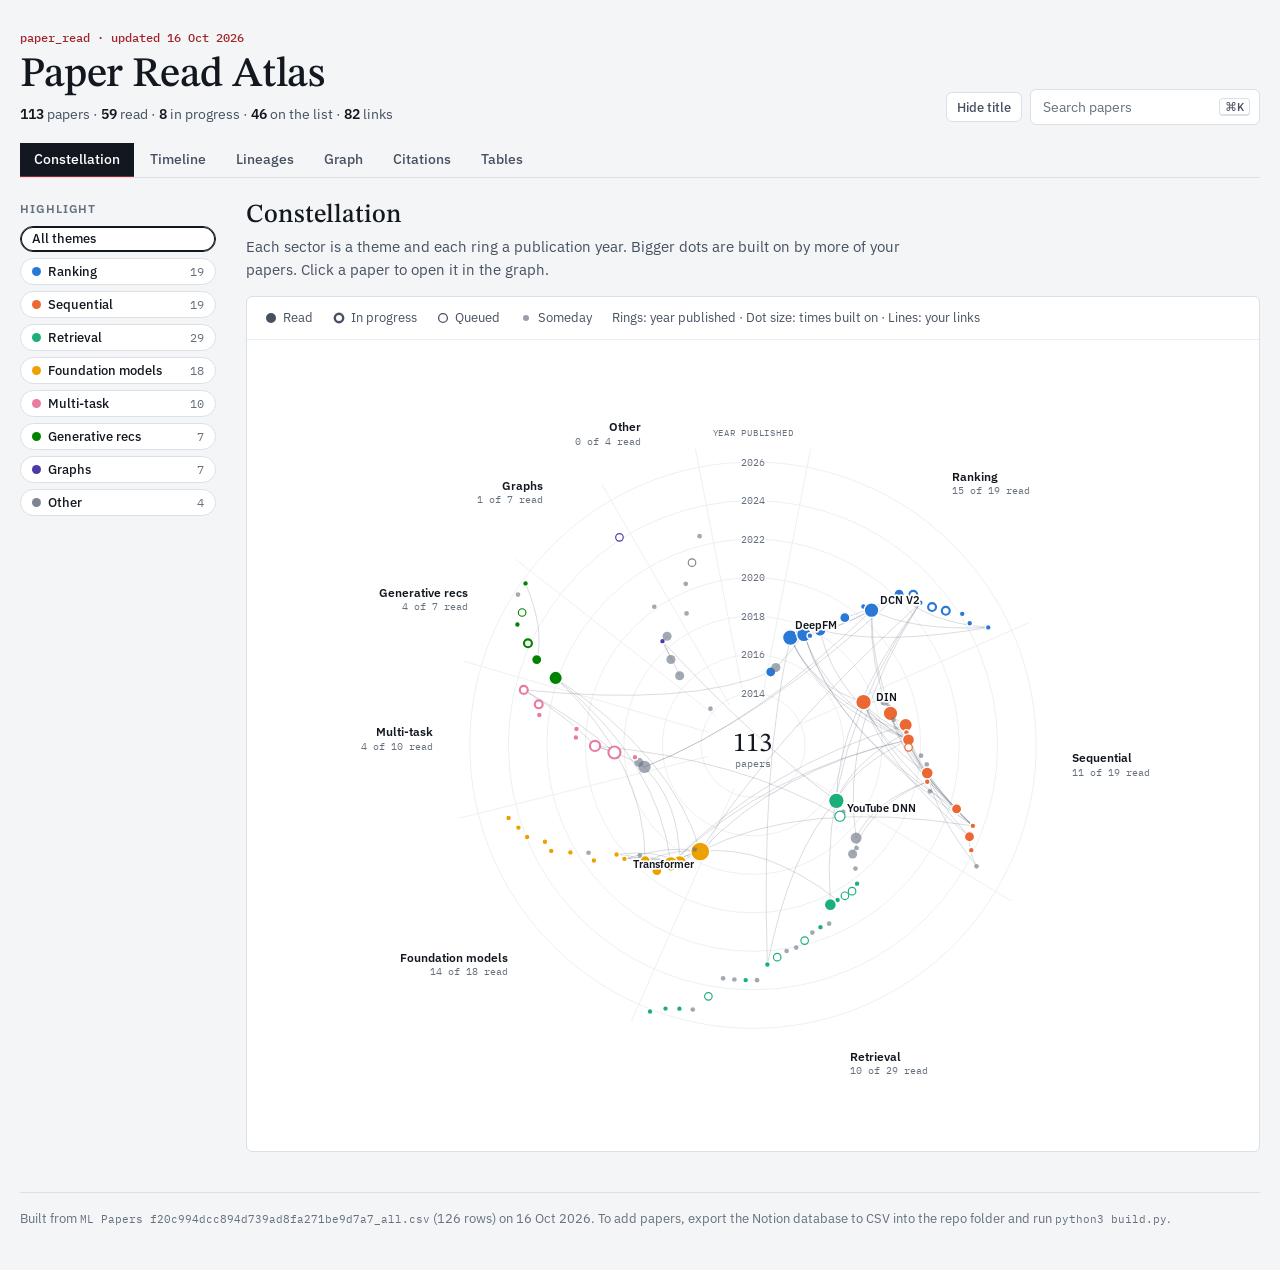
==== commit 3435cb6e: "Citations: left rail, pinned tabs, sentence filtering, paper search - the theme filter moves into a " ====
--- a/docs/index.html
+++ b/docs/index.html
@@ -9,22 +9,28 @@
 <link rel="preconnect" href="https://fonts.googleapis.com">
 <link rel="preconnect" href="https://fonts.gstatic.com" crossorigin>
 <link rel="stylesheet" href="https://fonts.googleapis.com/css2?family=IBM+Plex+Mono:wght@400;500&family=IBM+Plex+Sans:ital,wght@0,400;0,500;0,600;1,400&family=STIX+Two+Text:ital,wght@0,400;0,500;0,600;1,400&display=swap">
-<link rel="stylesheet" href="assets/style.css?v=f22e70082e">
-<link rel="stylesheet" href="assets/cite.css?v=960f91dbf1">
+<link rel="stylesheet" href="assets/style.css?v=d5b876d52b">
+<link rel="stylesheet" href="assets/cite.css?v=654df087d1">
 </head>
 <body>
 
 <header class="top">
   <div class="wrap top-inner">
-    <div class="brand">
+    <div class="brand" id="brand">
       <div class="eyebrow" id="stamp">paper_read</div>
       <h1>Paper Read Atlas</h1>
       <p class="stats" id="stats"></p>
     </div>
-    <button type="button" class="search-btn" id="open-search" aria-haspopup="dialog">
-      <span>Search papers</span><kbd>⌘K</kbd>
-    </button>
+    <div class="brand-actions">
+      <button type="button" class="title-toggle" id="title-toggle" aria-expanded="true" aria-controls="brand">Hide title</button>
+      <button type="button" class="search-btn" id="open-search" aria-haspopup="dialog">
+        <span>Search papers</span><kbd>⌘K</kbd>
+      </button>
+    </div>
   </div>
+</header>
+
+<div class="sticky-bar">
   <nav class="wrap tabs" role="tablist" aria-label="Views">
     <button type="button" class="tab" role="tab" id="tab-constellation" data-tab="constellation" aria-controls="panel-constellation">Constellation</button>
     <button type="button" class="tab" role="tab" id="tab-timeline" data-tab="timeline" aria-controls="panel-timeline">Timeline</button>
@@ -33,16 +39,14 @@
     <button type="button" class="tab" role="tab" id="tab-citations" data-tab="citations" aria-controls="panel-citations">Citations</button>
     <button type="button" class="tab" role="tab" id="tab-tables" data-tab="tables" aria-controls="panel-tables">Tables</button>
   </nav>
-</header>
-
-<div class="filters-bar">
-  <div class="wrap filters" role="toolbar" aria-label="Highlight a theme">
+</div>
+
+<div class="wrap shell">
+  <aside class="rail" id="rail" role="toolbar" aria-label="Highlight a theme">
     <span class="label">Highlight</span>
     <div id="chips"></div>
-  </div>
-</div>
-
-<main class="wrap">
+  </aside>
+  <main>
 
   <section class="view" role="tabpanel" id="panel-constellation" aria-labelledby="tab-constellation">
     <div class="view-head">
@@ -202,7 +206,8 @@
     </div>
   </section>
 
-</main>
+  </main>
+</div>
 
 <footer class="wrap foot" id="foot"></footer>
 
@@ -220,8 +225,8 @@
 
 <div id="tip" role="tooltip" hidden></div>
 
-<script src="data/papers.js?v=cdf62d9287"></script>
-<script src="assets/cite.js?v=6287bc8843"></script>
-<script src="assets/app.js?v=23897340a2"></script>
+<script src="data/papers.js?v=bbc8cb6945"></script>
+<script src="assets/cite.js?v=cbb3265d84"></script>
+<script src="assets/app.js?v=b5ebe20c73"></script>
 </body>
 </html>
--- a/docs/assets/style.css
+++ b/docs/assets/style.css
@@ -35,7 +35,8 @@
 [hidden]{display:none!important}
 html{-webkit-text-size-adjust:100%}
 body{margin:0;background:var(--paper);color:var(--ink);font:400 15px/1.6 var(--f-sans);padding-inline:20px;padding-block:0 40px;-webkit-font-smoothing:antialiased}
-.wrap{max-width:1120px;margin-inline:auto}
+.wrap{max-width:1380px;margin-inline:auto}
+:root{--bar-h:46px}
 a{color:var(--accent);text-decoration-thickness:1px;text-underline-offset:2px}
 :focus-visible{outline:2px solid var(--accent);outline-offset:2px}
 h1,h2,h3,p{margin:0}
@@ -60,18 +61,30 @@
 .tab:hover{color:var(--ink)}
 .tab[aria-selected="true"]{color:var(--ink);border-bottom-color:var(--accent)}
 
-/* Theme filter */
-.filters-bar{position:sticky;top:0;z-index:20;background:var(--paper)}
-.filters{display:flex;align-items:center;gap:14px;padding-block:10px;border-bottom:1px solid var(--rule)}
-.filters .label{flex:none}
-#chips{display:flex;gap:6px;flex-wrap:wrap}
+/* Collapsing the title block */
+.title-toggle{border:1px solid var(--rule);background:var(--sheet);color:var(--ink-2);border-radius:6px;padding:6px 10px;font:500 12.5px var(--f-sans);cursor:pointer;white-space:nowrap}
+.title-toggle:hover{border-color:var(--muted);color:var(--ink)}
+.brand-actions{display:flex;align-items:center;gap:8px;flex-wrap:wrap}
+body.title-collapsed .top-inner{padding-block:12px 10px}
+body.title-collapsed .brand .eyebrow,body.title-collapsed .brand h1{display:none}
+body.title-collapsed .stats::before{content:"Paper Read Atlas · ";color:var(--ink);font-weight:600}
+
+/* Tab row pinned to the top, theme filter in the left rail */
+.sticky-bar{position:sticky;top:0;z-index:30;background:var(--paper);border-bottom:1px solid var(--rule)}
+.sticky-bar .tabs{border-bottom:0}
+.shell{display:grid;grid-template-columns:196px minmax(0,1fr);gap:30px;align-items:start}
+.rail{position:sticky;top:calc(var(--bar-h) + 14px);align-self:start;display:grid;gap:8px;padding-top:24px}
+.rail .label{margin-bottom:2px}
+#chips{display:grid;gap:6px;justify-items:stretch}
+.rail .chip{justify-content:flex-start;width:100%}
+.rail .chip .ct{margin-left:auto}
 .chip{display:inline-flex;align-items:center;gap:7px;border:1px solid var(--rule);background:var(--sheet);color:var(--ink);border-radius:999px;padding:5px 11px;font:500 13px/1.1 var(--f-sans);white-space:nowrap;cursor:pointer}
 .chip:hover{border-color:var(--muted)}
 .chip[aria-pressed="true"]{border-color:var(--ink);box-shadow:inset 0 0 0 1px var(--ink)}
 .chip i{width:9px;height:9px;border-radius:50%;flex:none}
 
 /* Views */
-main{padding-block:22px 0}
+main{padding-block:22px 0;min-width:0}
 .view-head{display:grid;gap:4px;margin-bottom:14px}
 .view-head h2{font:500 26px/1.2 var(--f-display)}
 .view-head p{color:var(--ink-2);max-width:76ch;font-size:14.5px}
@@ -227,6 +240,13 @@
 .foot{margin-top:40px;padding-block:16px 0;border-top:1px solid var(--rule);color:var(--muted);font-size:13px}
 .missing{padding:48px 0;color:var(--ink-2)}
 
+@media (max-width:1040px){
+  .shell{grid-template-columns:minmax(0,1fr);gap:0}
+  .rail{position:sticky;top:var(--bar-h);z-index:19;background:var(--paper);border-bottom:1px solid var(--rule);
+        padding-block:8px;grid-template-columns:auto minmax(0,1fr);display:grid;align-items:center;gap:12px}
+  #chips{display:flex;flex-wrap:nowrap;overflow-x:auto;padding-bottom:2px}
+  .rail .chip{width:auto}
+}
 @media (max-width:760px){
   .search-btn{min-width:0;width:100%}
   .filters{flex-wrap:wrap}
--- a/docs/assets/cite.css
+++ b/docs/assets/cite.css
@@ -5,7 +5,7 @@
 .cite-pick{display:flex;align-items:center;gap:8px;min-width:0}
 .cite-pick select{font:400 13.5px var(--f-sans);padding:7px 10px;border:1px solid var(--rule);border-radius:6px;background:var(--sheet);color:var(--ink);max-width:min(520px,70vw)}
 .cite-meta{font:12.5px var(--f-mono);color:var(--muted)}
-.cite-head{display:grid;gap:10px}
+.cite-head{display:grid;gap:10px;position:sticky;top:var(--bar-h);z-index:18;background:var(--paper);padding-block:10px 4px}
 
 .cite-view{display:flex;flex-direction:column;gap:14px}
 .cite-view .view-head{gap:10px}
@@ -29,22 +29,44 @@
 .gnode:focus-visible{outline:none}
 .gnode:focus-visible .gn{fill:var(--accent);stroke:var(--accent);stroke-width:2}
 
-.rt{border-collapse:collapse;width:100%;min-width:620px;font-size:14px;line-height:1.35}
-.rt th{position:sticky;top:0;background:var(--sheet);text-align:left;font:600 11px/1.2 var(--f-sans);letter-spacing:.08em;text-transform:uppercase;color:var(--muted);padding:11px 12px;border-bottom:1px solid var(--rule);white-space:nowrap}
-.rt td{padding:9px 12px;border-bottom:1px solid var(--grid);vertical-align:baseline}
-.rt tr:last-child td{border-bottom:0}
-.krow{cursor:pointer}
-.krow:hover td{background:var(--band)}
-.krow.on td{background:var(--band);box-shadow:inset 2px 0 0 var(--accent)}
-.c-num,.c-year,.c-cnt{font-family:var(--f-mono);font-size:13px;white-space:nowrap;font-variant-numeric:tabular-nums;color:var(--ink-2)}
-.c-key{font-weight:600;white-space:nowrap}
-.c-title{min-width:220px}
-.kbar{display:inline-block;height:9px;background:var(--ink-2);opacity:.55;border-radius:2px;margin-right:8px;vertical-align:1px}
-.krow.on .kbar{background:var(--accent);opacity:1}
+/* References & sentences: weighted index on the left, citing sentences on the right */
+#panel-citations{--mark:#ffe9a8;--mark-ink:#3a2c00;padding-bottom:32px}
+#panel-citations.dock-open{padding-bottom:236px}
+@media (prefers-color-scheme: dark){ #panel-citations{--mark:#5e4b0a;--mark-ink:#ffe9a3} }
+
+.cols{display:grid;grid-template-columns:minmax(0,420px) minmax(0,1fr);gap:26px;align-items:start}
+@media (max-width:900px){.cols{grid-template-columns:minmax(0,1fr)}}
+.cite-view .head{display:flex;justify-content:space-between;align-items:center;gap:12px;flex-wrap:wrap;margin-bottom:10px}
+.cite-view .head h3{font:600 11.5px/1.2 var(--f-sans);letter-spacing:.08em;text-transform:uppercase;color:var(--muted);margin:0}
+.sortseg button{padding:5px 10px;font-size:12px;color:var(--ink-2)}
+.sortseg button[aria-pressed="true"]{background:var(--band);color:var(--ink);font-weight:600}
+.index{position:sticky;top:60px;min-width:0}
+.list{background:var(--sheet);border:1px solid var(--rule);border-radius:8px;max-height:66vh;overflow:auto}
+.ref{display:grid;grid-template-columns:minmax(42px,auto) minmax(0,1fr) auto;gap:10px;align-items:baseline;width:100%;padding:9px 12px;border:0;border-bottom:1px solid var(--grid);background:none;color:var(--ink);text-align:left;font:inherit;cursor:pointer}
+.ref:last-child{border-bottom:0}
+.ref:hover{background:var(--band)}
+.ref.on{background:var(--mark);color:var(--mark-ink)}
+.ref.on .num,.ref.on .tag,.ref.on .cnt{color:var(--mark-ink)}
+.ref .num{font:12px var(--f-mono);color:var(--muted);white-space:nowrap;overflow:hidden;text-overflow:ellipsis}
+.ref .tag{display:flex;align-items:center;gap:6px;font-size:11px;letter-spacing:.06em;text-transform:uppercase;color:var(--muted);font-weight:600}
+.ref .ttl{display:-webkit-box;-webkit-line-clamp:4;-webkit-box-orient:vertical;overflow:hidden;font-family:var(--f-display);line-height:1.25;overflow-wrap:anywhere}
+.ref .cnt{font:12px var(--f-mono);color:var(--muted);font-variant-numeric:tabular-nums;white-space:nowrap}
+.have-dot{width:7px;height:7px;border-radius:50%;border:1.5px solid var(--accent);flex:none}
+.have-dot.read{background:var(--accent)}
+
+.trail{min-width:0;display:flex;flex-direction:column;gap:20px}
+.trail .sec h4{font:600 19px/1.25 var(--f-display);margin:0 0 6px;display:flex;justify-content:space-between;gap:12px;align-items:baseline}
+.trail .sec h4 span{font:400 12px var(--f-mono);color:var(--muted);white-space:nowrap}
+.subh{font:600 11.5px/1.2 var(--f-sans);letter-spacing:.06em;text-transform:uppercase;color:var(--muted);margin:14px 0 4px}
+.m{margin:0 0 2px -8px;padding:5px 8px;border-radius:5px;max-width:74ch;font-size:14.5px;line-height:1.5}
+.m.hit{background:var(--mark);color:var(--mark-ink)}
+.c{display:inline-block;font:12px/1 var(--f-mono);padding:3px 5px;margin-left:3px;border-radius:4px;background:var(--band);color:var(--accent);border:1px solid var(--rule);cursor:pointer}
+.c:hover{border-color:var(--accent)}
+.c.on{background:var(--mark-ink);color:var(--mark);border-color:var(--mark-ink)}
 
 /* Selected reference, docked at the foot of the screen */
 .dock{position:fixed;left:0;right:0;bottom:0;z-index:30;background:var(--sheet);border-top:1px solid var(--rule);box-shadow:var(--shadow);padding:12px 20px calc(12px + env(safe-area-inset-bottom,0px))}
-.dock-in{max-width:1120px;margin:0 auto;display:grid;grid-template-columns:minmax(0,1fr) auto;gap:8px 28px;align-items:start}
+.dock-in{position:relative;max-width:1120px;margin:0 auto;display:grid;grid-template-columns:minmax(0,1fr) auto;gap:8px 28px;align-items:start}
 .d-top{font-family:var(--f-mono);font-size:12px;color:var(--muted);display:flex;flex-wrap:wrap;gap:8px;align-items:center}
 .d-top b{background:var(--accent);color:var(--sheet);padding:1px 7px;border-radius:4px;font-weight:500}
 .d-title{font:500 20px/1.25 var(--f-display);margin:3px 0 2px;text-wrap:balance}
@@ -70,3 +92,14 @@
 .have-pill{display:inline-flex;align-items:center;font:500 11.5px/1.4 var(--f-sans);padding:3px 8px;border-radius:999px;border:1px solid var(--rule);color:var(--ink-2);white-space:nowrap}
 .have-pill.read{border-color:var(--accent);color:var(--accent)}
 .c-have{white-space:nowrap}
+
+.dock-close{position:absolute;top:-2px;right:0;width:30px;height:30px;font-size:19px;line-height:1}
+@media (max-width:760px){ .dock-close{top:-4px} .index{position:static} }
+
+/* Filtering the trail down to one reference */
+.trail-filter{display:flex;flex-wrap:wrap;align-items:center;gap:10px;font-size:13px;color:var(--ink-2)}
+.trail-filter b{color:var(--ink)}
+.show-all{border:1px solid var(--rule);background:var(--sheet);color:var(--ink);border-radius:6px;padding:4px 9px;font:500 12.5px var(--f-sans);cursor:pointer}
+.show-all:hover{border-color:var(--accent)}
+.cite-combo{flex:1 1 320px;max-width:460px}
+.cite-current{font:13px var(--f-mono);color:var(--muted)}
